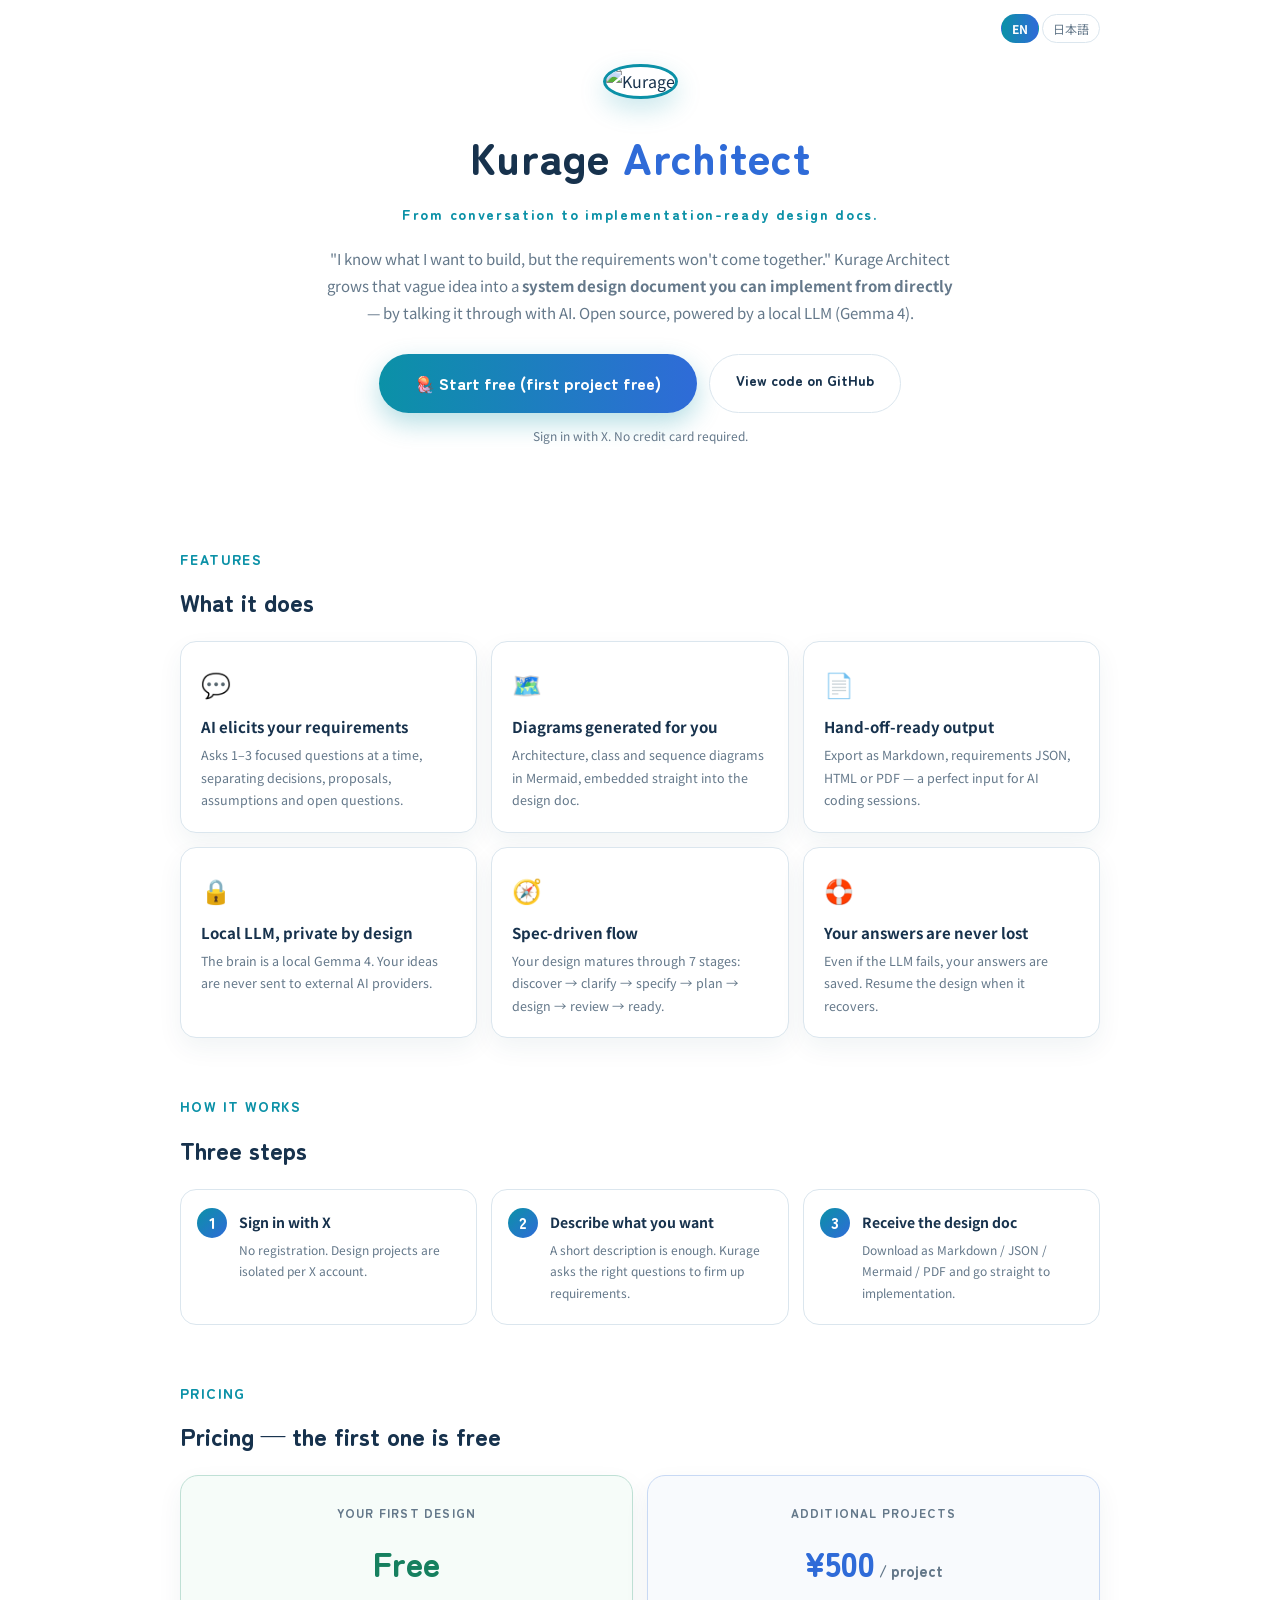
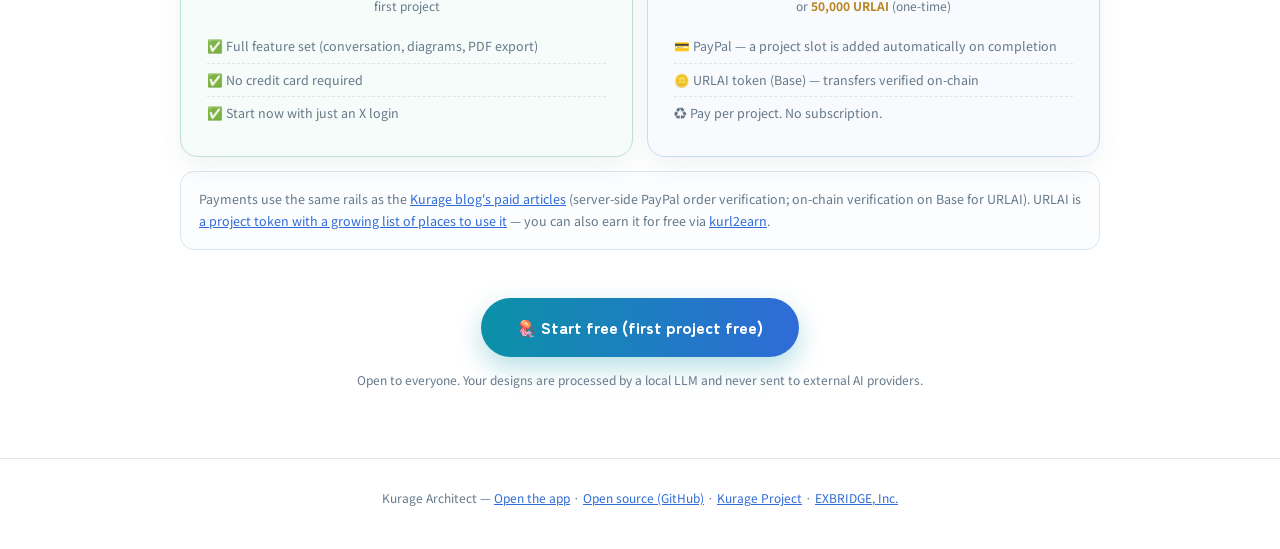
==== landing/index.html @ 537b59f3 "landing: karchitect.exbridge.jp 用LP(英語index.html/日本語karchitect.html) 白ベース・kfreqai系トークンのLP。hero/機能6カー" ====
<!doctype html>
<html lang="en">
<head>
<meta charset="utf-8">
<meta name="viewport" content="width=device-width,initial-scale=1">
<title>Kurage Architect | Turn conversations into implementation-ready system design docs — first project free</title>
<meta name="description" content="Grow a vague idea into an implementation-ready system design document by talking with AI: requirements, open questions, Mermaid diagrams, Markdown/PDF export. Open source, runs on a local LLM (Gemma 4). First project free.">
<meta name="robots" content="index, follow">
<link rel="canonical" href="https://karchitect.exbridge.jp/">
<link rel="alternate" hreflang="en" href="https://karchitect.exbridge.jp/">
<link rel="alternate" hreflang="ja" href="https://karchitect.exbridge.jp/karchitect.html">
<meta property="og:type" content="website">
<meta property="og:site_name" content="Kurage Architect">
<meta property="og:title" content="Kurage Architect — From conversation to implementation-ready design docs">
<meta property="og:description" content="Talk with AI to produce system design docs with requirements and Mermaid diagrams. First project free. Local LLM. Open source.">
<meta property="og:url" content="https://karchitect.exbridge.jp/">
<meta property="og:image" content="https://kurage.exbridge.jp/images/karchitect-ogp.png">
<meta property="og:image:width" content="1200">
<meta property="og:image:height" content="630">
<meta property="og:locale" content="en_US">
<meta name="twitter:card" content="summary_large_image">
<meta name="twitter:image" content="https://kurage.exbridge.jp/images/karchitect-ogp.png">
<script type="application/ld+json">
{
  "@context": "https://schema.org",
  "@type": "WebApplication",
  "name": "Kurage Architect",
  "url": "https://kurage.exbridge.jp/karchitect.php",
  "description": "An open-source design studio that turns conversations with AI into implementation-ready system design documents with Mermaid diagrams, Markdown and PDF export.",
  "applicationCategory": "DeveloperApplication",
  "operatingSystem": "Web",
  "inLanguage": "en",
  "image": "https://kurage.exbridge.jp/images/karchitect-ogp.png",
  "offers": [
    {"@type": "Offer", "price": "0", "priceCurrency": "JPY", "description": "First design project is free"},
    {"@type": "Offer", "price": "500", "priceCurrency": "JPY", "description": "Each additional project (one-time)"}
  ]
}
</script>
<link rel="preconnect" href="https://fonts.googleapis.com">
<link rel="preconnect" href="https://fonts.gstatic.com" crossorigin>
<link href="https://fonts.googleapis.com/css2?family=Zen+Maru+Gothic:wght@700;900&family=Noto+Sans+JP:wght@400;700;800&display=swap" rel="stylesheet">
<style>
/* karchitect LP — white base, same design tokens as the Kurage dashboards */
:root{--indigo:#2f6bd8;--cyan:#0b91a7;--ink:#17324d;--muted:#64788a;--border:#dbe6ee;--coin:#b98422}
*{box-sizing:border-box}
body{margin:0;color:var(--ink);background:#ffffff;font-family:"Noto Sans JP",-apple-system,BlinkMacSystemFont,"Segoe UI",Roboto,sans-serif;line-height:1.8}
.disp{font-family:"Zen Maru Gothic","Noto Sans JP",sans-serif}
.lang{position:absolute;top:18px;right:20px;font-size:12px}
.lang a{color:var(--muted);text-decoration:none;padding:5px 10px;border:1px solid var(--border);border-radius:999px}
.lang a.on{color:#fff;background:linear-gradient(90deg,#0b91a7,#2f6bd8);border-color:transparent;font-weight:700}
main{max-width:960px;margin:0 auto;padding:0 20px 60px;position:relative}
.hero{padding:64px 0 44px;text-align:center}
.mark{width:96px;height:96px;border-radius:50%;border:3px solid var(--cyan);object-fit:cover;box-shadow:0 10px 26px rgba(11,145,167,.22)}
h1{margin:18px 0 6px;font-size:clamp(30px,5vw,44px);font-weight:900;letter-spacing:.01em}
h1 em{font-style:normal;color:var(--indigo)}
.tagline{display:block;margin:0 0 18px;color:var(--cyan);font-size:14px;font-weight:800;letter-spacing:.12em}
.lead{max-width:640px;margin:0 auto 28px;color:var(--muted);font-size:15px}
.cta{display:inline-block;padding:15px 36px;border-radius:999px;color:#fff;text-decoration:none;font-weight:900;font-size:16px;background:linear-gradient(90deg,#0b91a7,#2f6bd8);box-shadow:0 10px 26px rgba(11,145,167,.30);transition:transform .15s}
.cta:hover{transform:translateY(-2px)}
.cta.ghost{color:var(--ink);background:#fff;border:1.5px solid var(--border);box-shadow:none;font-size:14px;padding:13px 26px}
.cta-note{display:block;margin-top:12px;color:var(--muted);font-size:12px}
.cta-row{display:flex;gap:12px;justify-content:center;flex-wrap:wrap}
h2.sec{margin:56px 0 8px;font-size:14px;color:var(--cyan);text-transform:uppercase;letter-spacing:.1em;font-weight:800}
h3.sec-title{margin:0 0 18px;font-size:24px;font-weight:900}
.grid3{display:grid;grid-template-columns:repeat(3,1fr);gap:14px}
@media(max-width:760px){.grid3{grid-template-columns:1fr}}
.card{padding:20px;border:1px solid var(--border);border-radius:16px;background:#fff;box-shadow:0 10px 26px rgba(25,72,78,.06)}
.card .ic{font-size:24px}
.card b{display:block;margin:8px 0 4px;font-size:15px}
.card p{margin:0;color:var(--muted);font-size:12.5px}
.steps{counter-reset:st;display:grid;grid-template-columns:repeat(3,1fr);gap:14px}
@media(max-width:760px){.steps{grid-template-columns:1fr}}
.step{position:relative;padding:20px 20px 20px 58px;border:1px solid var(--border);border-radius:16px;background:#fff}
.step::before{counter-increment:st;content:counter(st);position:absolute;left:16px;top:18px;width:30px;height:30px;display:grid;place-items:center;border-radius:50%;color:#fff;font-weight:900;background:linear-gradient(135deg,#0b91a7,#2f6bd8);font-family:"Zen Maru Gothic",sans-serif}
.step b{display:block;font-size:14px}
.step p{margin:4px 0 0;color:var(--muted);font-size:12px}
.pricing{display:grid;grid-template-columns:1fr 1fr;gap:14px;align-items:stretch}
@media(max-width:760px){.pricing{grid-template-columns:1fr}}
.price-card{padding:26px;border:1px solid var(--border);border-radius:18px;background:#fff;text-align:center;box-shadow:0 10px 26px rgba(25,72,78,.06)}
.price-card.free{border-color:#bfe0d5;background:#f6fcf9}
.price-card.paid{border-color:#c8d9f4;background:#f8fafd}
.price-card .plan{font-size:12px;font-weight:800;letter-spacing:.1em;color:var(--muted)}
.price-card .price{margin:8px 0 2px;font-size:34px;font-weight:900}
.price-card.free .price{color:#16805f}
.price-card.paid .price{color:var(--indigo)}
.price-card .per{color:var(--muted);font-size:12px}
.price-card ul{margin:14px 0 0;padding:0;list-style:none;color:var(--muted);font-size:12.5px;text-align:left}
.price-card li{padding:5px 0;border-top:1px dashed var(--border)}
.price-card li:first-child{border-top:0}
.note-card{margin-top:14px;padding:16px 18px;border:1px solid var(--border);border-radius:14px;background:#fbfdfe;color:var(--muted);font-size:12.5px}
.note-card a{color:var(--indigo)}
footer{padding:28px 20px 40px;border-top:1px solid var(--border);color:var(--muted);text-align:center;font-size:12px}
footer a{color:var(--indigo)}
</style>
<script async src="https://www.googletagmanager.com/gtag/js?id=G-BP0650KDFR"></script>
<script>window.dataLayer=window.dataLayer||[];function gtag(){dataLayer.push(arguments)}gtag('js',new Date());gtag('config','G-BP0650KDFR');</script>
<script>(function(){var s=document.createElement('script');s.src='https://aiknowledgecms.exbridge.jp/simpletrack.php?url='+encodeURIComponent(location.href)+'&ref='+encodeURIComponent(document.referrer);document.head.appendChild(s)})();</script>
</head>
<body>
<main>
  <div class="lang"><a class="on" href="/">EN</a> <a href="/karchitect.html">日本語</a></div>
  <section class="hero">
    <img class="mark" src="https://kurage.exbridge.jp/images/kurage_avatar_face.webp" alt="Kurage">
    <h1 class="disp">Kurage <em>Architect</em></h1>
    <span class="tagline disp">From conversation to implementation-ready design docs.</span>
    <p class="lead">"I know what I want to build, but the requirements won't come together." Kurage Architect grows that vague idea into a <b>system design document you can implement from directly</b> — by talking it through with AI. Open source, powered by a local LLM (Gemma 4).</p>
    <div class="cta-row">
      <a class="cta disp" href="https://kurage.exbridge.jp/karchitect.php">🪼 Start free (first project free)</a>
      <a class="cta ghost disp" href="https://github.com/katsushi2441/karchitect" target="_blank" rel="noopener">View code on GitHub</a>
    </div>
    <span class="cta-note">Sign in with X. No credit card required.</span>
  </section>

  <h2 class="sec disp">FEATURES</h2>
  <h3 class="sec-title disp">What it does</h3>
  <div class="grid3">
    <div class="card"><span class="ic">💬</span><b>AI elicits your requirements</b><p>Asks 1–3 focused questions at a time, separating decisions, proposals, assumptions and open questions.</p></div>
    <div class="card"><span class="ic">🗺️</span><b>Diagrams generated for you</b><p>Architecture, class and sequence diagrams in Mermaid, embedded straight into the design doc.</p></div>
    <div class="card"><span class="ic">📄</span><b>Hand-off-ready output</b><p>Export as Markdown, requirements JSON, HTML or PDF — a perfect input for AI coding sessions.</p></div>
    <div class="card"><span class="ic">🔒</span><b>Local LLM, private by design</b><p>The brain is a local Gemma 4. Your ideas are never sent to external AI providers.</p></div>
    <div class="card"><span class="ic">🧭</span><b>Spec-driven flow</b><p>Your design matures through 7 stages: discover → clarify → specify → plan → design → review → ready.</p></div>
    <div class="card"><span class="ic">🛟</span><b>Your answers are never lost</b><p>Even if the LLM fails, your answers are saved. Resume the design when it recovers.</p></div>
  </div>

  <h2 class="sec disp">HOW IT WORKS</h2>
  <h3 class="sec-title disp">Three steps</h3>
  <div class="steps">
    <div class="step"><b>Sign in with X</b><p>No registration. Design projects are isolated per X account.</p></div>
    <div class="step"><b>Describe what you want</b><p>A short description is enough. Kurage asks the right questions to firm up requirements.</p></div>
    <div class="step"><b>Receive the design doc</b><p>Download as Markdown / JSON / Mermaid / PDF and go straight to implementation.</p></div>
  </div>

  <h2 class="sec disp">PRICING</h2>
  <h3 class="sec-title disp">Pricing — the first one is free</h3>
  <div class="pricing">
    <div class="price-card free">
      <div class="plan disp">YOUR FIRST DESIGN</div>
      <div class="price disp">Free</div>
      <div class="per">first project</div>
      <ul>
        <li>✅ Full feature set (conversation, diagrams, PDF export)</li>
        <li>✅ No credit card required</li>
        <li>✅ Start now with just an X login</li>
      </ul>
    </div>
    <div class="price-card paid">
      <div class="plan disp">ADDITIONAL PROJECTS</div>
      <div class="price disp">¥500<span style="font-size:15px;color:var(--muted)"> / project</span></div>
      <div class="per">or <b style="color:var(--coin)">50,000 URLAI</b> (one-time)</div>
      <ul>
        <li>💳 PayPal — a project slot is added automatically on completion</li>
        <li>🪙 URLAI token (Base) — transfers verified on-chain</li>
        <li>♻️ Pay per project. No subscription.</li>
      </ul>
    </div>
  </div>
  <div class="note-card">
    Payments use the same rails as the <a href="https://kurage.exbridge.jp/blog/" target="_blank" rel="noopener">Kurage blog's paid articles</a> (server-side PayPal order verification; on-chain verification on Base for URLAI). URLAI is <a href="https://katsushi2441.github.io/vwork/blog/2026-07-29-urlai-where-to-use.html" target="_blank" rel="noopener">a project token with a growing list of places to use it</a> — you can also earn it for free via <a href="https://kurl2earn.exbridge.jp/" target="_blank" rel="noopener">kurl2earn</a>.
  </div>

  <section class="hero" style="padding:48px 0 8px">
    <a class="cta disp" href="https://kurage.exbridge.jp/karchitect.php">🪼 Start free (first project free)</a>
    <span class="cta-note">Open to everyone. Your designs are processed by a local LLM and never sent to external AI providers.</span>
  </section>
</main>
<footer>Kurage Architect — <a href="https://kurage.exbridge.jp/karchitect.php">Open the app</a> · <a href="https://github.com/katsushi2441/karchitect" target="_blank" rel="noopener">Open source (GitHub)</a> · <a href="https://kurage.exbridge.jp/">Kurage Project</a> · <a href="https://exbridge.jp/">EXBRIDGE, Inc.</a></footer>
</body>
</html>
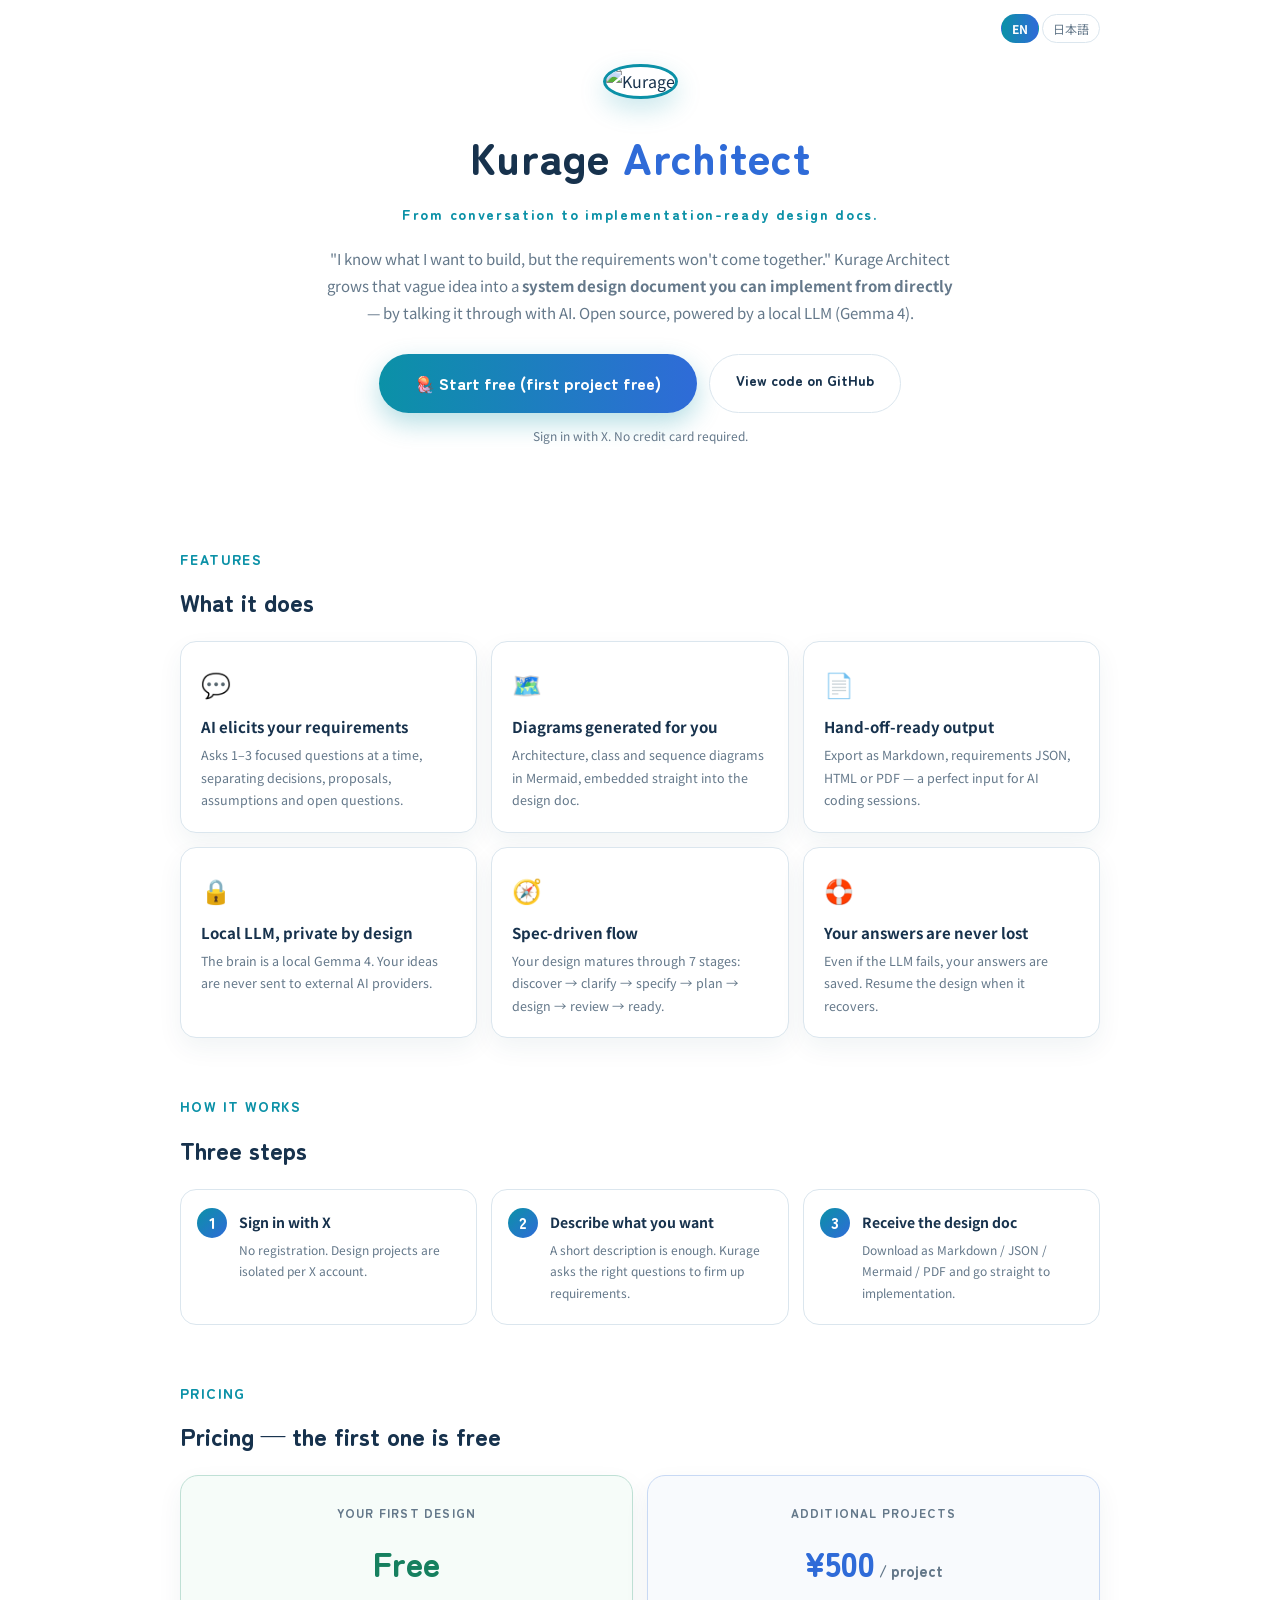
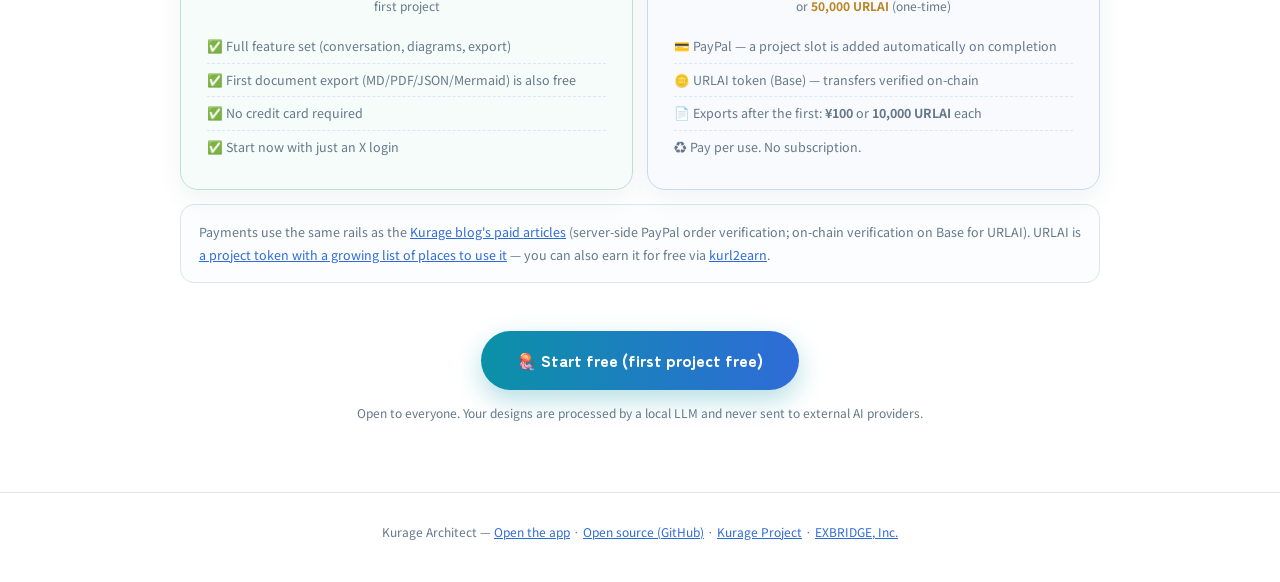
==== commit 837d20d3: "設計書出力の課金: 1回目無料・2回目から都度100円 or 10,000 URLAI - 課金対象: ダウンロード(document.md/pdf, requirements.json, merma" ====
--- a/landing/index.html
+++ b/landing/index.html
@@ -33,7 +33,8 @@
   "image": "https://kurage.exbridge.jp/images/karchitect-ogp.png",
   "offers": [
     {"@type": "Offer", "price": "0", "priceCurrency": "JPY", "description": "First design project is free"},
-    {"@type": "Offer", "price": "500", "priceCurrency": "JPY", "description": "Each additional project (one-time)"}
+    {"@type": "Offer", "price": "500", "priceCurrency": "JPY", "description": "Each additional project (one-time)"},
+    {"@type": "Offer", "price": "100", "priceCurrency": "JPY", "description": "Each document export after the first"}
   ]
 }
 </script>
@@ -139,7 +140,8 @@
       <div class="price disp">Free</div>
       <div class="per">first project</div>
       <ul>
-        <li>✅ Full feature set (conversation, diagrams, PDF export)</li>
+        <li>✅ Full feature set (conversation, diagrams, export)</li>
+        <li>✅ First document export (MD/PDF/JSON/Mermaid) is also free</li>
         <li>✅ No credit card required</li>
         <li>✅ Start now with just an X login</li>
       </ul>
@@ -151,7 +153,8 @@
       <ul>
         <li>💳 PayPal — a project slot is added automatically on completion</li>
         <li>🪙 URLAI token (Base) — transfers verified on-chain</li>
-        <li>♻️ Pay per project. No subscription.</li>
+        <li>📄 Exports after the first: <b>¥100</b> or <b>10,000 URLAI</b> each</li>
+        <li>♻️ Pay per use. No subscription.</li>
       </ul>
     </div>
   </div>
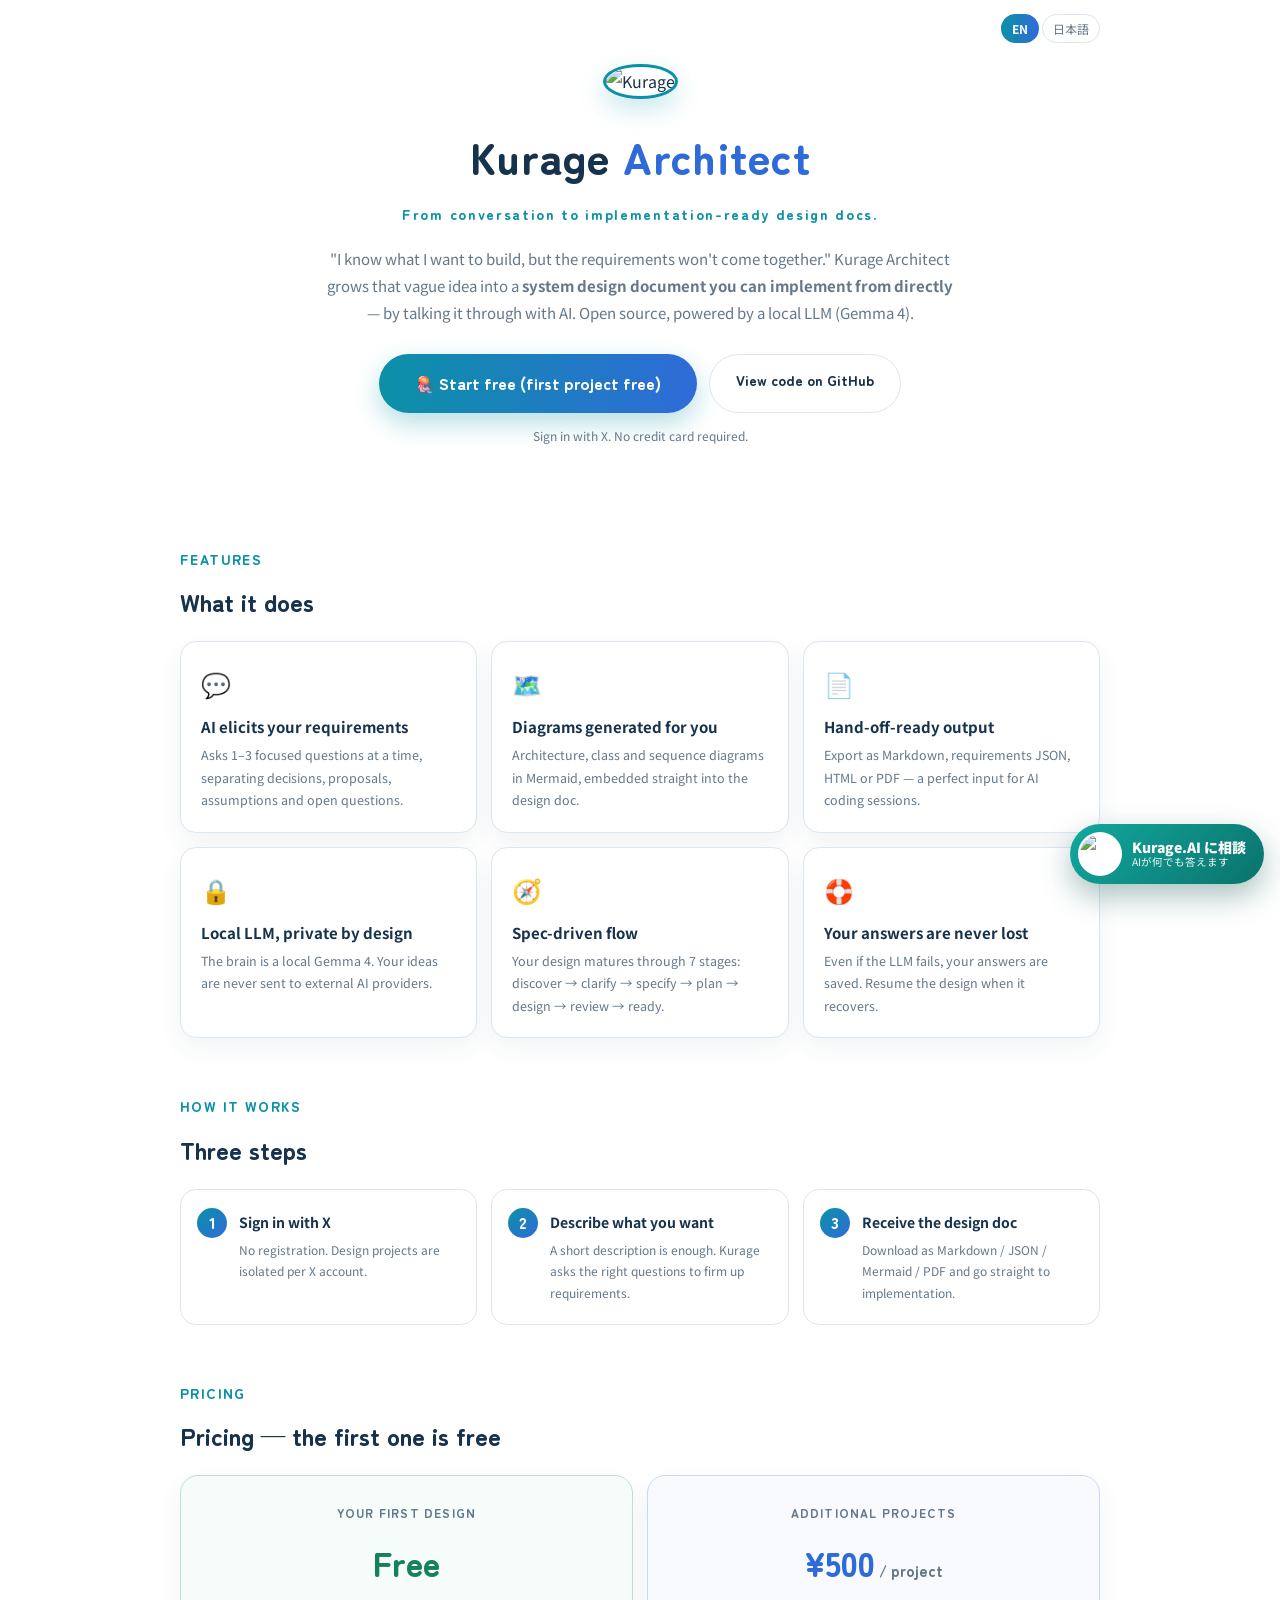
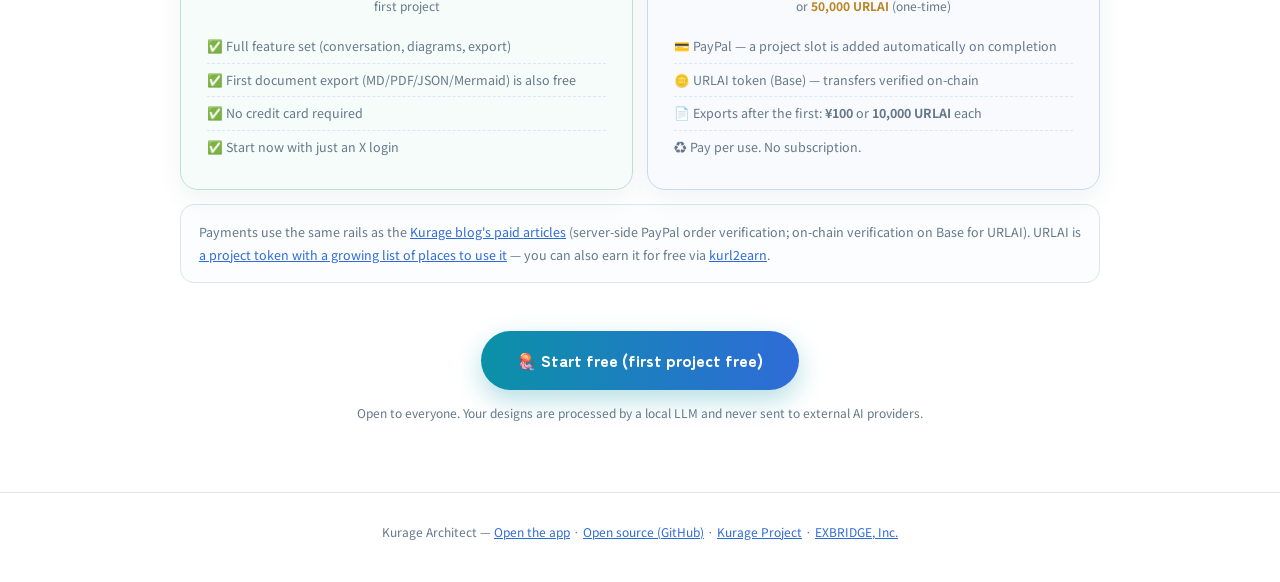
==== commit 5264874f: "Kurage.AI相談ボタン(FAB)をLPに追加 Co-Authored-By: Claude Opus 4.8 <noreply@anthropic.com>" ====
--- a/landing/index.html
+++ b/landing/index.html
@@ -96,7 +96,7 @@
 </style>
 <script async src="https://www.googletagmanager.com/gtag/js?id=G-BP0650KDFR"></script>
 <script>window.dataLayer=window.dataLayer||[];function gtag(){dataLayer.push(arguments)}gtag('js',new Date());gtag('config','G-BP0650KDFR');</script>
-<script>(function(){var s=document.createElement('script');s.src='https://aiknowledgecms.exbridge.jp/simpletrack.php?url='+encodeURIComponent(location.href)+'&ref='+encodeURIComponent(document.referrer);document.head.appendChild(s)})();</script>
+<script>(function(){var s=document.createElement('script');s.src='https://kurage.exbridge.jp/simpletrack.php?url='+encodeURIComponent(location.href)+'&ref='+encodeURIComponent(document.referrer);document.head.appendChild(s)})();</script>
 </head>
 <body>
 <main>
@@ -168,5 +168,8 @@
   </section>
 </main>
 <footer>Kurage Architect — <a href="https://kurage.exbridge.jp/karchitect.php">Open the app</a> · <a href="https://github.com/katsushi2441/karchitect" target="_blank" rel="noopener">Open source (GitHub)</a> · <a href="https://kurage.exbridge.jp/">Kurage Project</a> · <a href="https://exbridge.jp/">EXBRIDGE, Inc.</a></footer>
+<a href="https://kurage.exbridge.jp/chat.php" id="kai-fab" aria-label="Kurage.AIに相談"><img src="https://kurage.exbridge.jp/kurage-face-384.webp" alt="Kurage.AI"><span class="kai-txt"><b>Kurage.AI に相談</b><i>AIが何でも答えます</i></span></a>
+<style>#kai-fab{position:fixed;right:16px;bottom:16px;z-index:99999;display:flex;align-items:center;gap:10px;background:linear-gradient(135deg,#12a99f,#0a726b);color:#fff;text-decoration:none;border-radius:999px;padding:8px 18px 8px 8px;box-shadow:0 12px 30px rgba(10,80,75,.35);font-family:"Hiragino Sans","Noto Sans JP",sans-serif;animation:kaiPulse 2.6s ease-in-out infinite}#kai-fab img{width:44px;height:44px;border-radius:50%;object-fit:cover;object-position:50% 12%;border:2px solid rgba(255,255,255,.85);background:#fff;flex:none}#kai-fab .kai-txt{display:flex;flex-direction:column;line-height:1.2}#kai-fab .kai-txt b{font-size:14px;font-weight:900}#kai-fab .kai-txt i{font-size:10.5px;font-style:normal;opacity:.92}#kai-fab:hover{transform:translateY(-2px)}@keyframes kaiPulse{0%,100%{box-shadow:0 12px 30px rgba(10,80,75,.35)}50%{box-shadow:0 14px 44px rgba(18,169,159,.6)}}@media(max-width:520px){#kai-fab .kai-txt i{display:none}#kai-fab{padding:7px 15px 7px 7px}#kai-fab img{width:40px;height:40px}}</style>
+
 </body>
 </html>
